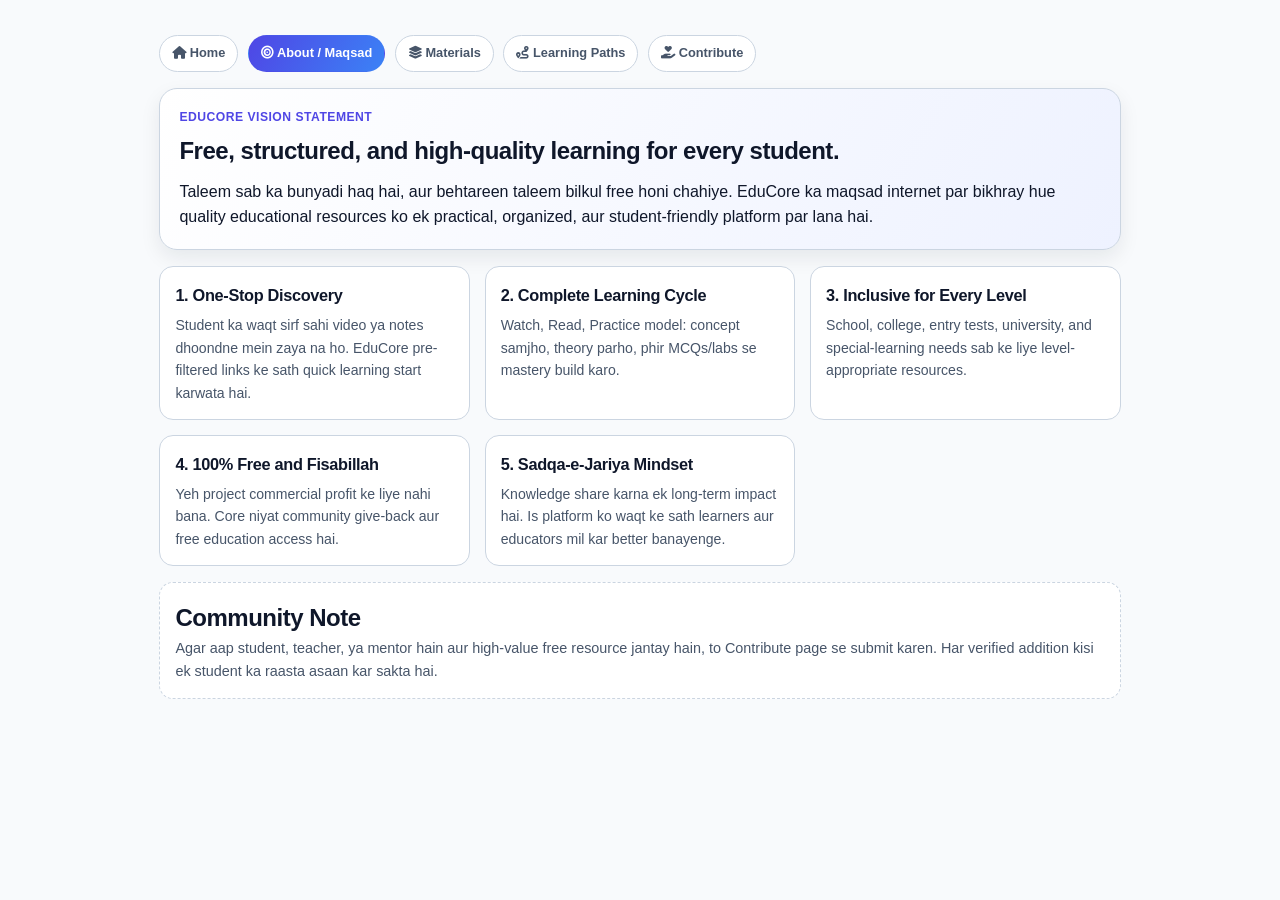
==== about.html @ ec70e9ec "feat: complete eduCore upgrade with bilingual UX and curated resources" ====
<!DOCTYPE html>
<html lang="en">
<head>
    <meta charset="UTF-8">
    <meta name="viewport" content="width=device-width, initial-scale=1.0">
    <title>About EduCore | Mission and Vision</title>
    <meta name="description" content="EduCore mission page explaining the vision for free and structured education access in Pakistan.">
    <link rel="stylesheet" href="https://cdnjs.cloudflare.com/ajax/libs/font-awesome/6.4.0/css/all.min.css">
    <link rel="stylesheet" href="styles.css">
    <style>
        .simple-page-wrap { max-width: 1000px; margin: 0 auto; padding: 1.2rem; }
        .simple-top-nav { display: flex; gap: .6rem; flex-wrap: wrap; margin: 1rem 0; }
        .simple-top-nav a { text-decoration: none; border: 1px solid var(--border); background: var(--bg-surface); color: var(--text-soft); padding: .45rem .75rem; border-radius: 999px; font-size: .8rem; font-weight: 700; }
        .simple-top-nav a.active, .simple-top-nav a:hover { color: #fff; border-color: transparent; background: linear-gradient(120deg, var(--primary), var(--secondary)); }
        .simple-hero { border: 1px solid var(--border); border-radius: var(--radius-md); background: linear-gradient(120deg, var(--bg-surface), var(--bg-soft)); padding: 1.2rem; box-shadow: var(--shadow-sm); }
        .simple-hero h1 { margin-bottom: .5rem; }
        .mission-grid { display: grid; gap: .9rem; grid-template-columns: repeat(auto-fit, minmax(260px, 1fr)); margin-top: 1rem; }
        .mission-card { border: 1px solid var(--border); border-radius: 14px; background: var(--bg-surface); padding: .95rem; }
        .mission-card h2 { font-size: 1.02rem; margin-bottom: .35rem; }
        .mission-card p { font-size: .88rem; color: var(--text-soft); }
        .dua-block { margin-top: 1rem; border: 1px dashed var(--border); border-radius: 14px; padding: .95rem; background: var(--bg-surface); }
        .dua-block p { color: var(--text-soft); font-size: .9rem; }
    </style>
</head>
<body>
    <main class="simple-page-wrap">
        <nav class="simple-top-nav" aria-label="Page navigation">
            <a href="index.html"><i class="fas fa-house"></i> Home</a>
            <a href="about.html" class="active"><i class="fas fa-bullseye"></i> About / Maqsad</a>
            <a href="materials-library.html"><i class="fas fa-layer-group"></i> Materials</a>
            <a href="learning-paths.html"><i class="fas fa-route"></i> Learning Paths</a>
            <a href="contribute.html"><i class="fas fa-hand-holding-heart"></i> Contribute</a>
        </nav>

        <section class="simple-hero">
            <p class="mission-label">EduCore Vision Statement</p>
            <h1>Free, structured, and high-quality learning for every student.</h1>
            <p>Taleem sab ka bunyadi haq hai, aur behtareen taleem bilkul free honi chahiye. EduCore ka maqsad internet par bikhray hue quality educational resources ko ek practical, organized, aur student-friendly platform par lana hai.</p>
        </section>

        <section class="mission-grid">
            <article class="mission-card">
                <h2>1. One-Stop Discovery</h2>
                <p>Student ka waqt sirf sahi video ya notes dhoondne mein zaya na ho. EduCore pre-filtered links ke sath quick learning start karwata hai.</p>
            </article>
            <article class="mission-card">
                <h2>2. Complete Learning Cycle</h2>
                <p>Watch, Read, Practice model: concept samjho, theory parho, phir MCQs/labs se mastery build karo.</p>
            </article>
            <article class="mission-card">
                <h2>3. Inclusive for Every Level</h2>
                <p>School, college, entry tests, university, and special-learning needs sab ke liye level-appropriate resources.</p>
            </article>
            <article class="mission-card">
                <h2>4. 100% Free and Fisabillah</h2>
                <p>Yeh project commercial profit ke liye nahi bana. Core niyat community give-back aur free education access hai.</p>
            </article>
            <article class="mission-card">
                <h2>5. Sadqa-e-Jariya Mindset</h2>
                <p>Knowledge share karna ek long-term impact hai. Is platform ko waqt ke sath learners aur educators mil kar better banayenge.</p>
            </article>
        </section>

        <section class="dua-block">
            <h2>Community Note</h2>
            <p>Agar aap student, teacher, ya mentor hain aur high-value free resource jantay hain, to Contribute page se submit karen. Har verified addition kisi ek student ka raasta asaan kar sakta hai.</p>
        </section>
    </main>
</body>
</html>
---- styles.css ----
:root {
	--primary: #4f46e5;
	--primary-strong: #3730a3;
	--secondary: #3b82f6;
	--accent: #0ea5e9;
	--bg-main: #f8fafc;
	--bg-surface: #ffffff;
	--bg-soft: #eef2ff;
	--bg-muted: #e2e8f0;
	--text-main: #0f172a;
	--text-soft: #475569;
	--text-muted: #64748b;
	--border: #cbd5e1;
	--shadow-sm: 0 8px 20px rgba(15, 23, 42, 0.08);
	--shadow-md: 0 14px 32px rgba(15, 23, 42, 0.12);
	--shadow-lg: 0 24px 48px rgba(15, 23, 42, 0.18);
	--radius-sm: 12px;
	--radius-md: 18px;
	--radius-lg: 28px;
	--overlay: rgba(15, 23, 42, 0.52);
	--header-offset: 150px;
	--transition: all 0.28s cubic-bezier(0.4, 0, 0.2, 1);
}

html[data-theme="dark"] {
	--bg-main: #020617;
	--bg-surface: #0f172a;
	--bg-soft: #1e293b;
	--bg-muted: #334155;
	--text-main: #f8fafc;
	--text-soft: #cbd5e1;
	--text-muted: #94a3b8;
	--border: #334155;
	--shadow-sm: 0 8px 20px rgba(0, 0, 0, 0.25);
	--shadow-md: 0 14px 32px rgba(0, 0, 0, 0.35);
	--shadow-lg: 0 24px 48px rgba(0, 0, 0, 0.45);
	--overlay: rgba(2, 6, 23, 0.75);
}

@import url('https://fonts.googleapis.com/css2?family=Outfit:wght@400;500;600;700;800&family=Manrope:wght@400;500;600;700&display=swap');

* {
	margin: 0;
	padding: 0;
	box-sizing: border-box;
}

html {
	scroll-behavior: smooth;
}

body {
	font-family: 'Manrope', 'Segoe UI', sans-serif;
	background: var(--bg-main);
	color: var(--text-main);
	line-height: 1.6;
	min-height: 100vh;
	overflow-x: hidden;
	transition: background-color 0.3s ease, color 0.3s ease;
}

body.body-locked {
	overflow: hidden;
}

h1,
h2,
h3,
h4,
h5,
h6 {
	font-family: 'Outfit', 'Segoe UI', sans-serif;
	letter-spacing: -0.02em;
}

.container {
	max-width: 1180px;
	margin: 0 auto;
}

.shell-padding {
	padding-left: 1.25rem;
	padding-right: 1.25rem;
}

.hidden {
	display: none !important;
}

.skip-link {
	position: absolute;
	left: 1rem;
	top: -60px;
	z-index: 120;
	padding: 0.6rem 0.9rem;
	border-radius: 10px;
	background: #111827;
	color: #ffffff;
	text-decoration: none;
	font-weight: 700;
	transition: top 0.2s ease;
}

.skip-link:focus {
	top: 0.7rem;
}

.ambient-bg {
	position: fixed;
	inset: 0;
	pointer-events: none;
	z-index: -1;
	overflow: hidden;
}

.orb {
	position: absolute;
	border-radius: 50%;
	filter: blur(42px);
	opacity: 0.26;
}

.orb-one {
	width: 460px;
	height: 460px;
	top: -120px;
	left: -80px;
	background: linear-gradient(120deg, rgba(79, 70, 229, 0.72), rgba(14, 165, 233, 0.3));
}

.orb-two {
	width: 420px;
	height: 420px;
	right: -90px;
	top: 240px;
	background: linear-gradient(120deg, rgba(59, 130, 246, 0.5), rgba(99, 102, 241, 0.32));
}

.grid-glow {
	position: absolute;
	inset: 0;
	background-image: linear-gradient(rgba(79, 70, 229, 0.05) 1px, transparent 1px),
		linear-gradient(90deg, rgba(79, 70, 229, 0.05) 1px, transparent 1px);
	background-size: 64px 64px;
	-webkit-mask-image: radial-gradient(circle at 50% 20%, black 20%, transparent 70%);
	mask-image: radial-gradient(circle at 50% 20%, black 20%, transparent 70%);
}

.sticky-header {
	position: sticky;
	top: 0;
	z-index: 30;
	margin: 1rem auto 0;
}

.sticky-header .container {
	background: rgba(255, 255, 255, 0.93);
	border: 1px solid var(--border);
	border-radius: var(--radius-lg);
	box-shadow: var(--shadow-sm);
	-webkit-backdrop-filter: blur(10px);
	backdrop-filter: blur(10px);
	padding-top: 1rem;
	padding-bottom: 1rem;
}

html[data-theme="dark"] .sticky-header .container {
	background: rgba(15, 23, 42, 0.92);
}

.header-top {
	display: flex;
	align-items: center;
	justify-content: space-between;
	gap: 1rem;
}

.header-logo {
	display: flex;
	align-items: center;
	gap: 0.85rem;
}

.header-emoji {
	width: 48px;
	height: 48px;
	border-radius: 14px;
	display: grid;
	place-items: center;
	color: white;
	font-size: 1.2rem;
	background: linear-gradient(135deg, var(--primary), var(--secondary));
	box-shadow: var(--shadow-sm);
}

.logo-text h1 {
	font-size: 1.35rem;
}

.logo-text p {
	margin: 0;
	font-size: 0.84rem;
	color: var(--text-muted);
}

.header-actions {
	display: flex;
	align-items: center;
	gap: 0.6rem;
}

.theme-toggle,
.hamburger-menu {
	width: 42px;
	height: 42px;
	border-radius: 12px;
	border: 1px solid var(--border);
	background: var(--bg-surface);
	color: var(--text-main);
	cursor: pointer;
	display: grid;
	place-items: center;
	font-size: 1rem;
	transition: var(--transition);
}

.theme-toggle:hover,
.hamburger-menu:hover {
	transform: translateY(-2px);
	box-shadow: var(--shadow-sm);
	border-color: var(--primary);
}

.hamburger-menu {
	display: none;
}

.header-kpis {
	display: flex;
	gap: 0.7rem;
	flex-wrap: wrap;
	margin-top: 1rem;
}

.header-kpis span {
	display: inline-flex;
	align-items: center;
	gap: 0.45rem;
	padding: 0.4rem 0.75rem;
	border-radius: 999px;
	border: 1px solid var(--border);
	font-size: 0.78rem;
	font-weight: 600;
	color: var(--text-soft);
	background: var(--bg-soft);
}

.product-nav {
	display: flex;
	gap: 0.55rem;
	flex-wrap: wrap;
	margin-top: 0.9rem;
}

.product-nav-link {
	display: inline-flex;
	align-items: center;
	gap: 0.4rem;
	text-decoration: none;
	padding: 0.45rem 0.78rem;
	font-size: 0.8rem;
	font-weight: 700;
	border-radius: 999px;
	border: 1px solid var(--border);
	color: var(--text-soft);
	background: var(--bg-surface);
	transition: var(--transition);
}

.product-nav-link:hover,
.product-nav-link.active {
	color: #ffffff;
	border-color: transparent;
	background: linear-gradient(125deg, var(--primary), var(--secondary));
}

.search-container {
	margin-top: 1rem;
	position: relative;
}

.search-container i {
	position: absolute;
	left: 0.9rem;
	top: 50%;
	transform: translateY(-50%);
	color: var(--text-muted);
}

.search-input {
	width: 100%;
	border: 1px solid var(--border);
	border-radius: 14px;
	background: var(--bg-surface);
	color: var(--text-main);
	font-size: 0.98rem;
	padding: 0.8rem 0.95rem 0.8rem 2.45rem;
	transition: var(--transition);
}

.search-input:focus,
.hero-search-input:focus {
	outline: none;
	border-color: var(--primary);
	box-shadow: 0 0 0 4px rgba(79, 70, 229, 0.22);
}

.category-tab.nav-link {
	text-decoration: none;
}

.category-tabs {
	display: flex;
	gap: 0.6rem;
	flex-wrap: wrap;
	margin-top: 1rem;
}

.category-tab {
	border: 1px solid var(--border);
	background: var(--bg-surface);
	color: var(--text-soft);
	border-radius: 999px;
	padding: 0.58rem 1rem;
	font-size: 0.85rem;
	font-weight: 600;
	cursor: pointer;
	transition: var(--transition);
	display: inline-flex;
	align-items: center;
	gap: 0.45rem;
}

.category-tab:hover {
	border-color: var(--secondary);
	color: var(--text-main);
	transform: translateY(-1px);
}

.category-tab.active {
	background: linear-gradient(120deg, var(--primary), var(--secondary));
	color: #ffffff;
	border-color: transparent;
	box-shadow: var(--shadow-sm);
}

main {
	padding-top: 1.25rem;
	padding-bottom: 2rem;
}

#featuredSection,
#subjectsContainer,
.section-header-block {
	scroll-margin-top: var(--header-offset);
}

.hero-section {
	margin-top: 1rem;
	margin-bottom: 1.2rem;
	border-radius: var(--radius-lg);
	padding: 2.8rem 1.6rem;
	text-align: center;
	color: #ffffff;
	position: relative;
	overflow: hidden;
	background: linear-gradient(120deg, #4338ca 0%, #2563eb 44%, #0ea5e9 100%);
	box-shadow: var(--shadow-lg);
}

.hero-section::before {
	content: '';
	position: absolute;
	inset: 0;
	background: radial-gradient(circle at 20% 20%, rgba(255, 255, 255, 0.25), transparent 40%),
		radial-gradient(circle at 85% 15%, rgba(255, 255, 255, 0.2), transparent 45%);
	pointer-events: none;
}

.hero-badge {
	display: inline-block;
	border-radius: 999px;
	border: 1px solid rgba(255, 255, 255, 0.35);
	padding: 0.38rem 0.9rem;
	font-size: 0.76rem;
	letter-spacing: 0.04em;
	text-transform: uppercase;
	background: rgba(255, 255, 255, 0.18);
	margin-bottom: 0.95rem;
}

.hero-headline {
	font-size: clamp(2rem, 5vw, 3.2rem);
	line-height: 1.08;
	margin-bottom: 0.8rem;
}

.hero-subheadline {
	max-width: 740px;
	margin: 0 auto 1.5rem;
	color: rgba(255, 255, 255, 0.9);
}

.hero-mission-quick {
	max-width: 760px;
	margin: 0 auto 1.1rem;
	font-size: 0.93rem;
	color: rgba(255, 255, 255, 0.92);
}

.hero-search-container {
	max-width: 730px;
	margin: 0 auto;
}

.hero-search-wrapper {
	display: flex;
	align-items: center;
	gap: 0.7rem;
}

.hero-search-input {
	flex: 1;
	border: 1px solid rgba(255, 255, 255, 0.4);
	background: rgba(255, 255, 255, 0.97);
	border-radius: 14px;
	color: #0f172a;
	font-size: 0.95rem;
	padding: 0.85rem 1rem;
}

.cta-button {
	border: none;
	background: #0f172a;
	color: #ffffff;
	border-radius: 14px;
	padding: 0.85rem 1.15rem;
	font-weight: 700;
	cursor: pointer;
	transition: var(--transition);
}

.cta-button:hover {
	transform: translateY(-2px) scale(1.02);
	box-shadow: 0 10px 24px rgba(15, 23, 42, 0.28);
}

.hero-notes {
	margin-top: 1rem;
	display: flex;
	justify-content: center;
	gap: 0.8rem;
	flex-wrap: wrap;
}

.hero-notes span {
	display: inline-flex;
	align-items: center;
	gap: 0.38rem;
	padding: 0.35rem 0.7rem;
	border-radius: 999px;
	border: 1px solid rgba(255, 255, 255, 0.35);
	background: rgba(255, 255, 255, 0.12);
	font-size: 0.79rem;
}

.section-header-block {
	display: flex;
	justify-content: space-between;
	align-items: end;
	gap: 0.8rem;
	margin-top: 1.7rem;
	margin-bottom: 0.9rem;
}

.mission-highlight {
	display: flex;
	justify-content: space-between;
	align-items: center;
	gap: 1rem;
	margin-top: 1.25rem;
	padding: 1.1rem;
	border-radius: var(--radius-md);
	border: 1px solid var(--border);
	background: linear-gradient(120deg, var(--bg-surface), var(--bg-soft));
	box-shadow: var(--shadow-sm);
}

.mission-label {
	font-size: 0.76rem;
	font-weight: 800;
	letter-spacing: 0.04em;
	text-transform: uppercase;
	color: var(--primary);
	margin-bottom: 0.3rem;
}

.mission-content h2 {
	font-size: 1.15rem;
	margin-bottom: 0.35rem;
}

.mission-content p {
	font-size: 0.86rem;
	color: var(--text-soft);
}

.mission-cta {
	text-decoration: none;
	border-radius: 12px;
	padding: 0.7rem 1rem;
	font-size: 0.84rem;
	font-weight: 700;
	color: #ffffff;
	background: linear-gradient(130deg, var(--primary), var(--secondary));
	white-space: nowrap;
}

.discovery-controls {
	margin-top: 1.2rem;
	padding: 0.95rem;
	border-radius: 14px;
	border: 1px solid var(--border);
	background: var(--bg-surface);
	box-shadow: var(--shadow-sm);
}

.breadcrumb {
	font-size: 0.8rem;
	font-weight: 700;
	color: var(--text-muted);
	margin-bottom: 0.6rem;
}

.filters-row {
	display: flex;
	gap: 0.55rem;
	flex-wrap: wrap;
}

.filter-select {
	border-radius: 10px;
	border: 1px solid var(--border);
	background: var(--bg-surface);
	color: var(--text-main);
	padding: 0.5rem 0.7rem;
	font-size: 0.83rem;
	font-weight: 600;
}

.section-actions {
	display: flex;
	gap: 0.55rem;
	flex-wrap: wrap;
}

.section-header-block h2 {
	font-size: 1.35rem;
}

.section-header-block p {
	color: var(--text-muted);
	font-size: 0.89rem;
}

.section-header-block.compact {
	margin-top: 2rem;
}

.bookmark-shortcut {
	border: 1px solid var(--border);
	background: var(--bg-surface);
	color: var(--text-soft);
	border-radius: 999px;
	padding: 0.55rem 0.9rem;
	font-size: 0.82rem;
	font-weight: 700;
	display: inline-flex;
	align-items: center;
	gap: 0.4rem;
	cursor: pointer;
	transition: var(--transition);
	text-decoration: none;
}

.bookmark-shortcut:hover {
	color: #ffffff;
	border-color: transparent;
	background: linear-gradient(130deg, var(--primary), var(--secondary));
}

.featured-categories {
	display: grid;
	grid-template-columns: repeat(auto-fit, minmax(220px, 1fr));
	gap: 1rem;
}

.category-card {
	border-radius: var(--radius-md);
	border: 1px solid var(--border);
	background: var(--bg-surface);
	box-shadow: var(--shadow-sm);
	padding: 1.2rem;
	cursor: pointer;
	transition: var(--transition);
	position: relative;
	overflow: hidden;
}

.category-card::before {
	content: '';
	position: absolute;
	left: 0;
	right: 0;
	top: 0;
	height: 4px;
}

.category-card.school::before { background: #fb923c; }
.category-card.college::before { background: #3b82f6; }
.category-card.university::before { background: #6366f1; }
.category-card.entry::before { background: #f59e0b; }
.category-card.autism::before { background: #10b981; }
.category-card.research::before { background: #ef4444; }
.category-card.misc::before { background: #8b5cf6; }

.category-card:hover {
	transform: translateY(-4px);
	box-shadow: var(--shadow-md);
	border-color: #818cf8;
}

.category-icon {
	width: 46px;
	height: 46px;
	border-radius: 12px;
	background: var(--bg-soft);
	display: grid;
	place-items: center;
	margin-bottom: 0.7rem;
	font-size: 1.4rem;
}

.category-title {
	font-size: 1.05rem;
	margin-bottom: 0.2rem;
}

.category-count {
	font-size: 0.8rem;
	color: var(--text-muted);
	margin-bottom: 0.35rem;
}

.category-description {
	color: var(--text-soft);
	font-size: 0.84rem;
}

.subjects-container {
	display: grid;
	grid-template-columns: repeat(auto-fit, minmax(260px, 1fr));
	gap: 1rem;
}

.subject-card {
	border-radius: var(--radius-md);
	border: 1px solid var(--border);
	background: var(--bg-surface);
	box-shadow: var(--shadow-sm);
	padding: 1.1rem;
	display: flex;
	flex-direction: column;
	gap: 0.8rem;
	transition: var(--transition);
}

.subject-card:hover {
	transform: translateY(-4px);
	box-shadow: var(--shadow-md);
	border-color: #818cf8;
}

.subject-head {
	display: flex;
	justify-content: space-between;
	align-items: start;
	gap: 0.75rem;
}

.subject-title {
	font-size: 1.04rem;
	line-height: 1.35;
}

.subject-category-pill {
	font-size: 0.72rem;
	font-weight: 700;
	color: var(--text-soft);
	background: var(--bg-soft);
	border-radius: 999px;
	padding: 0.28rem 0.62rem;
	white-space: nowrap;
}

.card-metadata {
	display: flex;
	gap: 0.5rem;
	flex-wrap: wrap;
}

.badge {
	display: inline-flex;
	align-items: center;
	gap: 0.35rem;
	border-radius: 999px;
	font-size: 0.71rem;
	font-weight: 700;
	padding: 0.28rem 0.62rem;
}

.badge.count {
	background: rgba(79, 70, 229, 0.16);
	color: var(--primary-strong);
}

.badge.type-video {
	background: rgba(59, 130, 246, 0.15);
	color: #1d4ed8;
}

.badge.type-read {
	background: rgba(16, 185, 129, 0.16);
	color: #047857;
}

.badge.type-practice {
	background: rgba(245, 158, 11, 0.2);
	color: #b45309;
}

.badge.type-other {
	background: rgba(99, 102, 241, 0.2);
	color: #4338ca;
}

.badge.language {
	background: var(--bg-soft);
	color: var(--text-soft);
}

.badge.level {
	background: rgba(14, 165, 233, 0.16);
	color: #0369a1;
}

.badge.verified {
	background: rgba(34, 197, 94, 0.2);
	color: #166534;
}

html[data-theme="dark"] .badge.level {
	color: #7dd3fc;
}

html[data-theme="dark"] .badge.verified {
	color: #86efac;
}

.card-description {
	color: var(--text-soft);
	font-size: 0.86rem;
}

.subject-open {
	margin-top: auto;
	border: none;
	border-radius: 12px;
	background: linear-gradient(125deg, var(--primary), var(--secondary));
	color: #ffffff;
	font-weight: 700;
	font-size: 0.84rem;
	padding: 0.64rem 0.9rem;
	cursor: pointer;
	transition: var(--transition);
}

.subject-open:hover {
	transform: translateY(-2px);
	box-shadow: var(--shadow-sm);
}

.no-results {
	text-align: center;
	border: 1px dashed var(--border);
	border-radius: var(--radius-md);
	background: var(--bg-surface);
	padding: 2.8rem 1.1rem;
	margin-top: 0.6rem;
}

.no-results-icon {
	font-size: 3rem;
}

.no-results-title {
	margin-top: 0.4rem;
	margin-bottom: 0.2rem;
}

.no-results-text {
	color: var(--text-muted);
}

.modal {
	display: none;
	position: fixed;
	inset: 0;
	z-index: 60;
	background: var(--overlay);
	-webkit-backdrop-filter: blur(3px);
	backdrop-filter: blur(3px);
}

.modal.active {
	display: grid;
	place-items: center;
}

.modal-content {
	width: min(760px, 92vw);
	max-height: 90vh;
	overflow-y: auto;
	border-radius: var(--radius-lg);
	border: 1px solid var(--border);
	background: var(--bg-surface);
	padding: 1.2rem;
	box-shadow: var(--shadow-lg);
	animation: riseUp 0.25s ease;
}

@keyframes riseUp {
	from {
		opacity: 0;
		transform: translateY(12px);
	}
	to {
		opacity: 1;
		transform: translateY(0);
	}
}

.modal-header {
	display: flex;
	justify-content: space-between;
	gap: 1rem;
	align-items: center;
	margin-bottom: 1rem;
}

.modal-title {
	font-size: 1.28rem;
}

.modal-close {
	width: 40px;
	height: 40px;
	border: 1px solid var(--border);
	border-radius: 10px;
	background: var(--bg-surface);
	color: var(--text-soft);
	cursor: pointer;
	transition: var(--transition);
}

.modal-close:hover {
	color: var(--text-main);
	border-color: var(--primary);
}

.topics-list {
	display: flex;
	flex-direction: column;
	gap: 0.75rem;
}

.topic-item {
	border-radius: 14px;
	border: 1px solid var(--border);
	background: var(--bg-soft);
	padding: 0.85rem;
}

.topic-badge-group {
	display: flex;
	flex-wrap: wrap;
	gap: 0.45rem;
	margin-bottom: 0.45rem;
}

.topic-title {
	font-size: 0.95rem;
	font-weight: 700;
}

.topic-meta-line {
	margin-top: 0.35rem;
	font-size: 0.8rem;
	color: var(--text-muted);
	display: flex;
	align-items: center;
	gap: 0.4rem;
	flex-wrap: wrap;
}

.topic-actions {
	margin-top: 0.7rem;
	display: flex;
	gap: 0.45rem;
}

.recommendation-section {
	margin-top: 0.6rem;
	padding-top: 0.85rem;
	border-top: 1px dashed var(--border);
}

.recommendation-title {
	font-size: 0.92rem;
	margin-bottom: 0.6rem;
	color: var(--text-main);
}

.recommendation-grid {
	display: grid;
	grid-template-columns: repeat(auto-fit, minmax(210px, 1fr));
	gap: 0.55rem;
}

.recommendation-card {
	border: 1px solid var(--border);
	border-radius: 12px;
	background: var(--bg-surface);
	padding: 0.7rem;
	display: flex;
	flex-direction: column;
	gap: 0.35rem;
}

.recommendation-subject {
	font-size: 0.72rem;
	font-weight: 700;
	color: var(--text-muted);
}

.recommendation-topic {
	font-size: 0.84rem;
	line-height: 1.35;
}

.recommendation-meta {
	font-size: 0.76rem;
	color: var(--text-muted);
}

.recommendation-link {
	margin-top: auto;
}

.topic-link {
	flex: 1;
	text-decoration: none;
	border-radius: 10px;
	border: 1px solid var(--border);
	background: var(--bg-surface);
	color: var(--text-main);
	font-size: 0.82rem;
	font-weight: 700;
	padding: 0.52rem 0.7rem;
	display: inline-flex;
	align-items: center;
	justify-content: center;
	gap: 0.3rem;
	transition: var(--transition);
}

.topic-link:hover {
	border-color: var(--primary);
	transform: translateY(-1px);
}

.bookmark-btn {
	min-width: 42px;
	border: 1px solid var(--border);
	border-radius: 10px;
	background: var(--bg-surface);
	color: var(--text-muted);
	font-size: 1.05rem;
	cursor: pointer;
	transition: var(--transition);
}

.bookmark-btn.bookmarked,
.bookmark-btn:hover {
	color: #dc2626;
	border-color: #fca5a5;
}

.sidebar {
	position: fixed;
	top: 0;
	left: 0;
	width: 290px;
	height: 100vh;
	transform: translateX(-105%);
	transition: var(--transition);
	z-index: 70;
	background: var(--bg-surface);
	border-right: 1px solid var(--border);
	box-shadow: var(--shadow-lg);
}

.sidebar.open {
	transform: translateX(0);
}

.sidebar-inner {
	padding: 1.2rem;
}

.sidebar-title {
	font-size: 1.08rem;
	margin-bottom: 1rem;
}

.sidebar-nav {
	display: flex;
	flex-direction: column;
	gap: 0.5rem;
}

.sidebar-nav .category-tab {
	width: 100%;
	justify-content: flex-start;
}

.sidebar-overlay {
	position: fixed;
	inset: 0;
	background: var(--overlay);
	opacity: 0;
	pointer-events: none;
	transition: var(--transition);
	z-index: 65;
}

.sidebar-overlay.active {
	opacity: 1;
	pointer-events: auto;
}

footer {
	margin-top: 2.7rem;
	background: linear-gradient(140deg, #111827, #0f172a);
	color: #cbd5e1;
	padding-top: 2.2rem;
	padding-bottom: 2.2rem;
	border-top: 1px solid rgba(148, 163, 184, 0.16);
}

footer h3 {
	color: #f8fafc;
	margin-bottom: 0.65rem;
	font-size: 1rem;
}

footer a {
	color: #cbd5e1;
	text-decoration: none;
}

footer a:hover {
	color: #93c5fd;
}

.footer-grid {
	display: grid;
	grid-template-columns: repeat(auto-fit, minmax(230px, 1fr));
	gap: 1.2rem;
}

.footer-links-list {
	list-style: none;
	display: flex;
	flex-direction: column;
	gap: 0.35rem;
}

.footer-description,
.footer-resources {
	color: #94a3b8;
	font-size: 0.89rem;
}

.footer-license {
	margin-top: 0.45rem;
	font-size: 0.77rem;
	color: #64748b;
}

.footer-divider {
	margin: 1.4rem 0 1rem;
	border-top: 1px solid rgba(148, 163, 184, 0.2);
}

.footer-bottom {
	text-align: center;
	color: #94a3b8;
	font-size: 0.82rem;
}

.fade-in {
	animation: fadeIn 0.28s ease;
}

.app-toast {
	position: fixed;
	right: 1rem;
	bottom: 1rem;
	z-index: 100;
	padding: 0.65rem 0.95rem;
	border-radius: 10px;
	font-size: 0.82rem;
	font-weight: 700;
	color: #ffffff;
	background: #0f172a;
	opacity: 0;
	transform: translateY(8px);
	transition: var(--transition);
	pointer-events: none;
}

.app-toast.active {
	opacity: 1;
	transform: translateY(0);
}

a:focus-visible,
button:focus-visible,
input:focus-visible,
select:focus-visible,
.subject-card:focus-within,
.category-card:focus-visible {
	outline: 2px solid var(--primary);
	outline-offset: 2px;
}

@keyframes fadeIn {
	from {
		opacity: 0;
		transform: translateY(8px);
	}
	to {
		opacity: 1;
		transform: translateY(0);
	}
}

@media (max-width: 980px) {
	.header-kpis {
		gap: 0.45rem;
	}

	.header-kpis span {
		font-size: 0.74rem;
		padding: 0.35rem 0.62rem;
	}

	.category-tabs {
		overflow-x: auto;
		flex-wrap: nowrap;
		padding-bottom: 0.2rem;
	}

	.category-tab {
		white-space: nowrap;
	}

	.section-header-block {
		align-items: start;
		flex-direction: column;
	}

	.section-actions {
		width: 100%;
	}
}

@media (max-width: 768px) {
	.sticky-header {
		position: static;
		margin-top: 0.7rem;
	}

	.sticky-header .container {
		border-radius: 18px;
	}

	.product-nav {
		overflow-x: auto;
		flex-wrap: nowrap;
		padding-bottom: 0.2rem;
	}

	.product-nav-link {
		white-space: nowrap;
	}

	.hamburger-menu {
		display: grid;
	}

	.category-tabs {
		display: none;
	}

	main {
		padding-top: 0.6rem;
	}

	.hero-section {
		padding: 2.2rem 1rem;
	}

	.mission-highlight {
		flex-direction: column;
		align-items: flex-start;
	}

	.mission-cta {
		width: 100%;
		text-align: center;
	}

	.filters-row {
		flex-direction: column;
	}

	.filter-select,
	#clearFiltersBtn {
		width: 100%;
	}

	.hero-search-wrapper {
		flex-direction: column;
	}

	.hero-search-input,
	.cta-button {
		width: 100%;
	}

	.subjects-container,
	.featured-categories {
		grid-template-columns: 1fr;
	}

	.bookmark-shortcut {
		width: 100%;
		justify-content: center;
	}
}

@media (prefers-reduced-motion: reduce) {
	*,
	*::before,
	*::after {
		animation: none !important;
		transition: none !important;
		scroll-behavior: auto !important;
	}
}
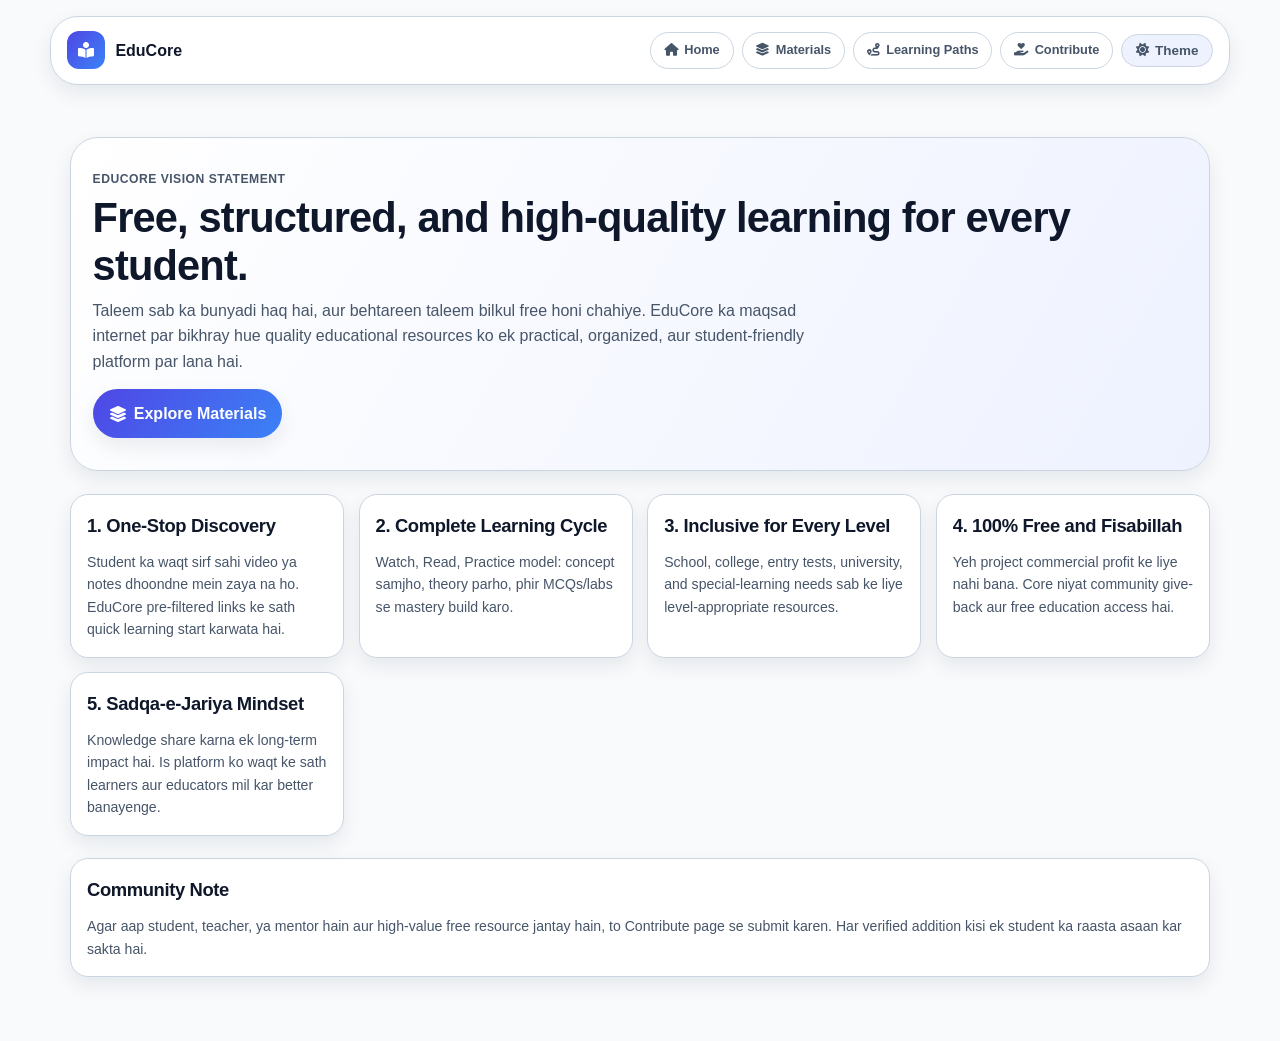
==== commit 46d98633: "refine educore navigation and page shell" ====
--- a/about.html
+++ b/about.html
@@ -7,64 +7,63 @@
     <meta name="description" content="EduCore mission page explaining the vision for free and structured education access in Pakistan.">
     <link rel="stylesheet" href="https://cdnjs.cloudflare.com/ajax/libs/font-awesome/6.4.0/css/all.min.css">
     <link rel="stylesheet" href="styles.css">
-    <style>
-        .simple-page-wrap { max-width: 1000px; margin: 0 auto; padding: 1.2rem; }
-        .simple-top-nav { display: flex; gap: .6rem; flex-wrap: wrap; margin: 1rem 0; }
-        .simple-top-nav a { text-decoration: none; border: 1px solid var(--border); background: var(--bg-surface); color: var(--text-soft); padding: .45rem .75rem; border-radius: 999px; font-size: .8rem; font-weight: 700; }
-        .simple-top-nav a.active, .simple-top-nav a:hover { color: #fff; border-color: transparent; background: linear-gradient(120deg, var(--primary), var(--secondary)); }
-        .simple-hero { border: 1px solid var(--border); border-radius: var(--radius-md); background: linear-gradient(120deg, var(--bg-surface), var(--bg-soft)); padding: 1.2rem; box-shadow: var(--shadow-sm); }
-        .simple-hero h1 { margin-bottom: .5rem; }
-        .mission-grid { display: grid; gap: .9rem; grid-template-columns: repeat(auto-fit, minmax(260px, 1fr)); margin-top: 1rem; }
-        .mission-card { border: 1px solid var(--border); border-radius: 14px; background: var(--bg-surface); padding: .95rem; }
-        .mission-card h2 { font-size: 1.02rem; margin-bottom: .35rem; }
-        .mission-card p { font-size: .88rem; color: var(--text-soft); }
-        .dua-block { margin-top: 1rem; border: 1px dashed var(--border); border-radius: 14px; padding: .95rem; background: var(--bg-surface); }
-        .dua-block p { color: var(--text-soft); font-size: .9rem; }
-    </style>
 </head>
 <body>
-    <main class="simple-page-wrap">
-        <nav class="simple-top-nav" aria-label="Page navigation">
-            <a href="index.html"><i class="fas fa-house"></i> Home</a>
-            <a href="about.html" class="active"><i class="fas fa-bullseye"></i> About / Maqsad</a>
-            <a href="materials-library.html"><i class="fas fa-layer-group"></i> Materials</a>
-            <a href="learning-paths.html"><i class="fas fa-route"></i> Learning Paths</a>
-            <a href="contribute.html"><i class="fas fa-hand-holding-heart"></i> Contribute</a>
-        </nav>
+    <div class="page-shell">
+        <header class="page-topbar">
+            <div class="container shell-padding page-topbar-inner">
+                <a href="index.html" class="page-brand">
+                    <span class="page-brand-badge"><i class="fas fa-book-open-reader"></i></span>
+                    <span>EduCore</span>
+                </a>
+                <div class="page-toolbar">
+                    <a href="index.html" class="page-nav-link"><i class="fas fa-house"></i> Home</a>
+                    <a href="materials-library.html" class="page-nav-link"><i class="fas fa-layer-group"></i> Materials</a>
+                    <a href="learning-paths.html" class="page-nav-link"><i class="fas fa-route"></i> Learning Paths</a>
+                    <a href="contribute.html" class="page-nav-link"><i class="fas fa-hand-holding-heart"></i> Contribute</a>
+                    <button id="themeToggle" class="page-btn secondary" type="button"><i class="fas fa-sun"></i> Theme</button>
+                </div>
+            </div>
+        </header>
 
-        <section class="simple-hero">
+        <main class="container shell-padding">
+        <section class="page-hero">
             <p class="mission-label">EduCore Vision Statement</p>
             <h1>Free, structured, and high-quality learning for every student.</h1>
             <p>Taleem sab ka bunyadi haq hai, aur behtareen taleem bilkul free honi chahiye. EduCore ka maqsad internet par bikhray hue quality educational resources ko ek practical, organized, aur student-friendly platform par lana hai.</p>
+            <a href="materials-library.html" class="main-hub-cta"><i class="fas fa-layer-group"></i> Explore Materials</a>
         </section>
 
-        <section class="mission-grid">
-            <article class="mission-card">
+        <section class="page-section page-grid">
+            <article class="page-card">
                 <h2>1. One-Stop Discovery</h2>
                 <p>Student ka waqt sirf sahi video ya notes dhoondne mein zaya na ho. EduCore pre-filtered links ke sath quick learning start karwata hai.</p>
             </article>
-            <article class="mission-card">
+            <article class="page-card">
                 <h2>2. Complete Learning Cycle</h2>
                 <p>Watch, Read, Practice model: concept samjho, theory parho, phir MCQs/labs se mastery build karo.</p>
             </article>
-            <article class="mission-card">
+            <article class="page-card">
                 <h2>3. Inclusive for Every Level</h2>
                 <p>School, college, entry tests, university, and special-learning needs sab ke liye level-appropriate resources.</p>
             </article>
-            <article class="mission-card">
+            <article class="page-card">
                 <h2>4. 100% Free and Fisabillah</h2>
                 <p>Yeh project commercial profit ke liye nahi bana. Core niyat community give-back aur free education access hai.</p>
             </article>
-            <article class="mission-card">
+            <article class="page-card">
                 <h2>5. Sadqa-e-Jariya Mindset</h2>
                 <p>Knowledge share karna ek long-term impact hai. Is platform ko waqt ke sath learners aur educators mil kar better banayenge.</p>
             </article>
         </section>
 
-        <section class="dua-block">
+        <section class="page-section page-card">
             <h2>Community Note</h2>
             <p>Agar aap student, teacher, ya mentor hain aur high-value free resource jantay hain, to Contribute page se submit karen. Har verified addition kisi ek student ka raasta asaan kar sakta hai.</p>
         </section>
-    </main>
+        </main>
+    </div>
+
+    <script src="page-shell.js"></script>
 </body>
 </html>
--- a/styles.css
+++ b/styles.css
@@ -147,8 +147,7 @@
 }
 
 .sticky-header {
-	position: sticky;
-	top: 0;
+	position: static;
 	z-index: 30;
 	margin: 1rem auto 0;
 }
@@ -599,6 +598,206 @@
 	background: linear-gradient(130deg, var(--primary), var(--secondary));
 }
 
+.page-shell {
+	padding-top: 1rem;
+	padding-bottom: 2rem;
+}
+
+.page-topbar {
+	position: sticky;
+	top: 0;
+	z-index: 20;
+	margin-bottom: 1rem;
+}
+
+.page-topbar .container {
+	background: var(--bg-surface);
+	border: 1px solid var(--border);
+	border-radius: var(--radius-lg);
+	box-shadow: var(--shadow-sm);
+	padding: 0.9rem 1rem;
+	-webkit-backdrop-filter: blur(10px);
+	backdrop-filter: blur(10px);
+}
+
+.page-topbar-inner {
+	display: flex;
+	align-items: center;
+	justify-content: space-between;
+	gap: 1rem;
+}
+
+.page-brand {
+	display: flex;
+	align-items: center;
+	gap: 0.65rem;
+	color: var(--text-main);
+	text-decoration: none;
+	font-weight: 800;
+}
+
+.page-brand-badge {
+	width: 38px;
+	height: 38px;
+	border-radius: 12px;
+	display: grid;
+	place-items: center;
+	color: #ffffff;
+	background: linear-gradient(130deg, var(--primary), var(--secondary));
+}
+
+.page-nav {
+	display: flex;
+	gap: 0.55rem;
+	flex-wrap: wrap;
+	align-items: center;
+}
+
+.page-nav-link,
+.page-btn {
+	display: inline-flex;
+	align-items: center;
+	justify-content: center;
+	gap: 0.4rem;
+	text-decoration: none;
+	font-weight: 700;
+	border-radius: 999px;
+	border: 1px solid var(--border);
+	color: var(--text-soft);
+	background: var(--bg-surface);
+	transition: var(--transition);
+}
+
+.page-nav-link {
+	padding: 0.45rem 0.8rem;
+	font-size: 0.8rem;
+}
+
+.page-nav-link.active,
+.page-nav-link:hover,
+.page-btn.primary {
+	color: #ffffff;
+	border-color: transparent;
+	background: linear-gradient(130deg, var(--primary), var(--secondary));
+}
+
+.page-toolbar {
+	display: flex;
+	gap: 0.5rem;
+	flex-wrap: wrap;
+	align-items: center;
+}
+
+.page-btn {
+	padding: 0.5rem 0.85rem;
+	font-size: 0.84rem;
+}
+
+.page-btn.secondary {
+	background: var(--bg-soft);
+}
+
+.page-hero {
+	margin-top: 1rem;
+	border-radius: var(--radius-lg);
+	padding: 2rem 1.35rem;
+	border: 1px solid var(--border);
+	background: linear-gradient(120deg, var(--bg-surface), var(--bg-soft));
+	box-shadow: var(--shadow-sm);
+}
+
+.page-hero h1 {
+	font-size: clamp(1.75rem, 4vw, 2.6rem);
+	line-height: 1.15;
+	margin-bottom: 0.5rem;
+}
+
+.page-hero p {
+	max-width: 760px;
+	color: var(--text-soft);
+}
+
+.page-grid {
+	margin-top: 1rem;
+	display: grid;
+	gap: 0.9rem;
+	grid-template-columns: repeat(auto-fit, minmax(260px, 1fr));
+}
+
+.page-card {
+	border: 1px solid var(--border);
+	border-radius: var(--radius-md);
+	background: var(--bg-surface);
+	padding: 1rem;
+	box-shadow: var(--shadow-sm);
+	transition: var(--transition);
+}
+
+.page-card:hover {
+	transform: translateY(-3px);
+	box-shadow: var(--shadow-md);
+}
+
+.page-card h2,
+.page-card h3,
+.page-card h4 {
+	margin-bottom: 0.35rem;
+}
+
+.page-card p {
+	color: var(--text-soft);
+	font-size: 0.88rem;
+}
+
+.page-card-list {
+	margin-left: 1rem;
+	margin-top: 0.5rem;
+	color: var(--text-soft);
+	font-size: 0.86rem;
+}
+
+.page-card-list li + li {
+	margin-top: 0.25rem;
+}
+
+.page-section {
+	margin-top: 1.4rem;
+}
+
+.page-section h2,
+.page-section h3 {
+	font-size: 1.15rem;
+	margin-bottom: 0.65rem;
+}
+
+.page-footer {
+	margin-top: 1.6rem;
+	padding-top: 0.85rem;
+	border-top: 1px solid var(--border);
+	text-align: center;
+	color: var(--text-muted);
+	font-size: 0.85rem;
+}
+
+.main-hub-cta {
+	display: inline-flex;
+	align-items: center;
+	gap: 0.45rem;
+	margin-top: 0.9rem;
+	padding: 0.75rem 1rem;
+	border-radius: 999px;
+	text-decoration: none;
+	font-weight: 800;
+	color: #ffffff;
+	background: linear-gradient(130deg, var(--primary), var(--secondary));
+	box-shadow: var(--shadow-sm);
+}
+
+.main-hub-cta:hover {
+	transform: translateY(-2px);
+	box-shadow: var(--shadow-md);
+}
+
 .featured-categories {
 	display: grid;
 	grid-template-columns: repeat(auto-fit, minmax(220px, 1fr));
@@ -927,6 +1126,18 @@
 	margin-top: 0.7rem;
 	display: flex;
 	gap: 0.45rem;
+	flex-wrap: wrap;
+}
+
+.topic-preview-btn,
+.topic-share-btn {
+	border: 1px solid var(--border);
+	background: var(--bg-surface);
+	color: var(--text-main);
+	cursor: pointer;
+	font-family: inherit;
+	font-size: 0.82rem;
+	padding: 0.52rem 0.7rem;
 }
 
 .recommendation-section {
@@ -1014,6 +1225,28 @@
 .bookmark-btn:hover {
 	color: #dc2626;
 	border-color: #fca5a5;
+}
+
+.topic-preview-panel {
+	margin-top: 0.7rem;
+	padding: 0.75rem;
+	border: 1px solid var(--border);
+	border-radius: 12px;
+	background: var(--bg-soft);
+}
+
+.topic-preview-panel iframe {
+	width: 100%;
+	min-height: 260px;
+	border: 0;
+	border-radius: 10px;
+	background: #ffffff;
+}
+
+.topic-preview-note {
+	margin-top: 0.45rem;
+	font-size: 0.76rem;
+	color: var(--text-muted);
 }
 
 .sidebar {
@@ -1208,7 +1441,6 @@
 
 @media (max-width: 768px) {
 	.sticky-header {
-		position: static;
 		margin-top: 0.7rem;
 	}
 
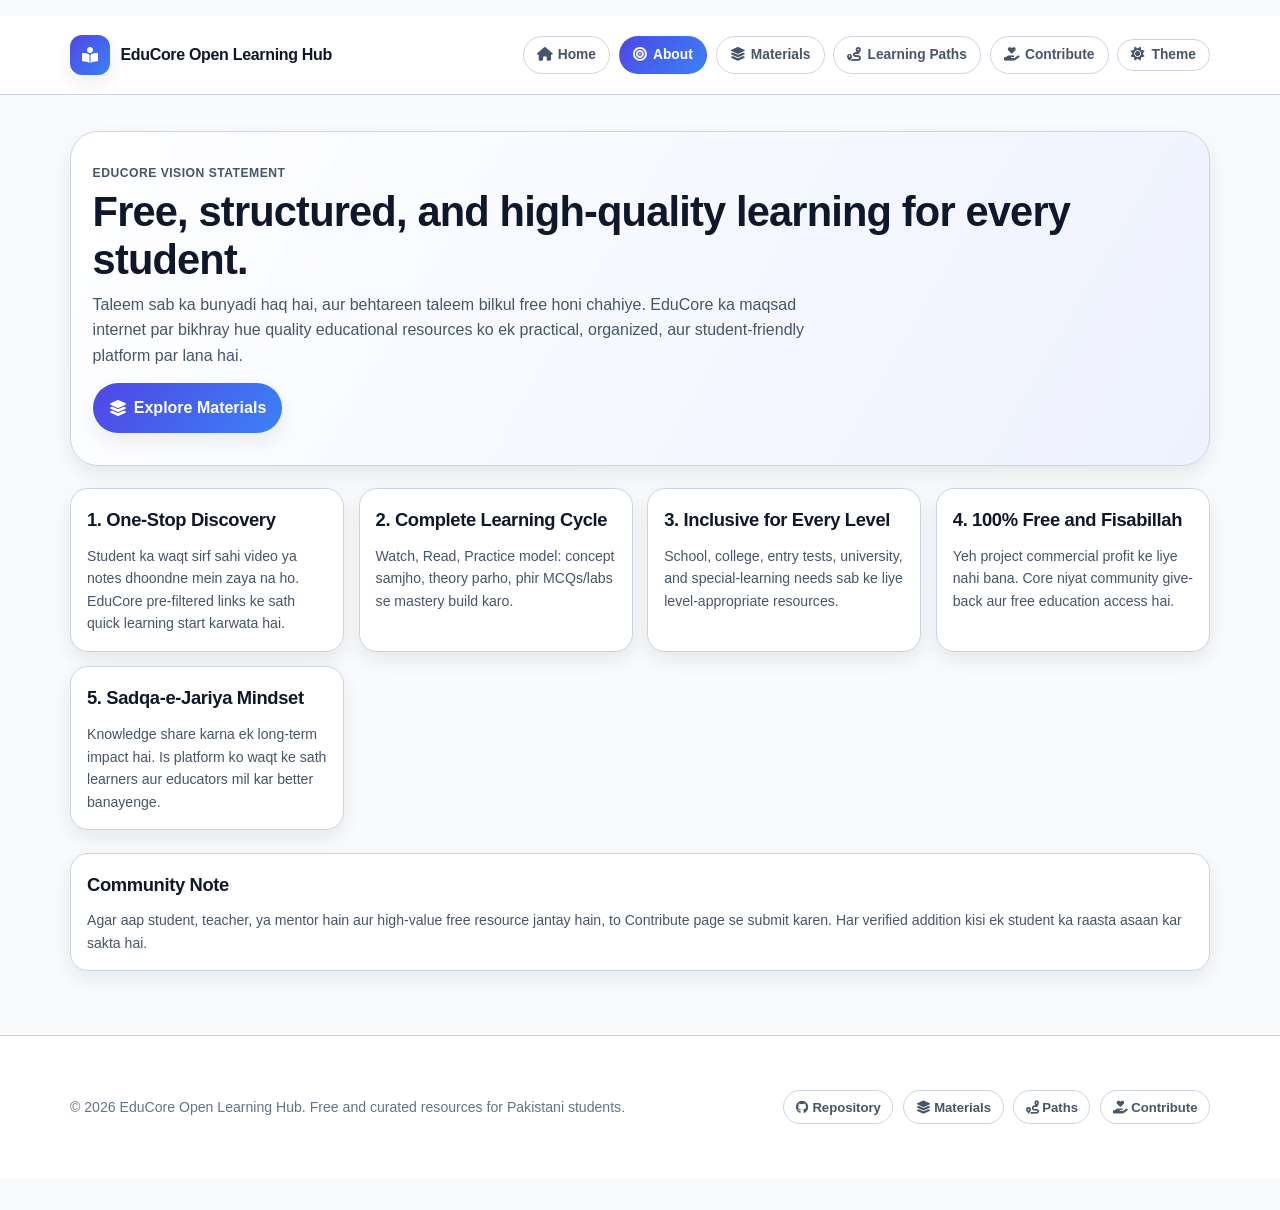
==== commit 4d5c4db4: "unify cross-page UI shell and smooth transitions" ====
--- a/about.html
+++ b/about.html
@@ -5,28 +5,21 @@
     <meta name="viewport" content="width=device-width, initial-scale=1.0">
     <title>About EduCore | Mission and Vision</title>
     <meta name="description" content="EduCore mission page explaining the vision for free and structured education access in Pakistan.">
+    <meta name="keywords" content="EduCore about, mission, vision, free education Pakistan, student resources">
+    <link rel="canonical" href="https://alishah1029384756.github.io/educore-open-learning-hub/about.html">
+    <meta property="og:title" content="About EduCore | Mission and Vision">
+    <meta property="og:description" content="EduCore mission page explaining the vision for free and structured education access in Pakistan.">
+    <meta property="og:type" content="website">
+    <meta property="og:url" content="https://alishah1029384756.github.io/educore-open-learning-hub/about.html">
     <link rel="stylesheet" href="https://cdnjs.cloudflare.com/ajax/libs/font-awesome/6.4.0/css/all.min.css">
     <link rel="stylesheet" href="styles.css">
+    <link rel="stylesheet" href="global.css">
 </head>
 <body>
     <div class="page-shell">
-        <header class="page-topbar">
-            <div class="container shell-padding page-topbar-inner">
-                <a href="index.html" class="page-brand">
-                    <span class="page-brand-badge"><i class="fas fa-book-open-reader"></i></span>
-                    <span>EduCore</span>
-                </a>
-                <div class="page-toolbar">
-                    <a href="index.html" class="page-nav-link"><i class="fas fa-house"></i> Home</a>
-                    <a href="materials-library.html" class="page-nav-link"><i class="fas fa-layer-group"></i> Materials</a>
-                    <a href="learning-paths.html" class="page-nav-link"><i class="fas fa-route"></i> Learning Paths</a>
-                    <a href="contribute.html" class="page-nav-link"><i class="fas fa-hand-holding-heart"></i> Contribute</a>
-                    <button id="themeToggle" class="page-btn secondary" type="button"><i class="fas fa-sun"></i> Theme</button>
-                </div>
-            </div>
-        </header>
+        <div id="globalHeader"></div>
 
-        <main class="container shell-padding">
+        <main class="container shell-padding global-main">
         <section class="page-hero">
             <p class="mission-label">EduCore Vision Statement</p>
             <h1>Free, structured, and high-quality learning for every student.</h1>
@@ -62,8 +55,10 @@
             <p>Agar aap student, teacher, ya mentor hain aur high-value free resource jantay hain, to Contribute page se submit karen. Har verified addition kisi ek student ka raasta asaan kar sakta hai.</p>
         </section>
         </main>
+
+        <div id="globalFooter"></div>
     </div>
 
-    <script src="page-shell.js"></script>
+    <script src="site-shell.js"></script>
 </body>
 </html>
--- a/styles.css
+++ b/styles.css
@@ -859,6 +859,88 @@
 	font-size: 0.8rem;
 	color: var(--text-muted);
 	margin-bottom: 0.35rem;
+
+.resource-section {
+	margin: 2rem 0;
+}
+
+.resource-section h2 {
+	font-size: 1.15rem;
+	font-weight: 700;
+	margin-bottom: 1rem;
+	padding-left: 12px;
+	border-left: 4px solid var(--primary);
+	color: var(--text-main);
+}
+
+.resource-grid {
+	display: grid;
+	grid-template-columns: repeat(auto-fit, minmax(250px, 1fr));
+	gap: 14px;
+}
+
+.resource-card {
+	display: block;
+	text-decoration: none;
+	background: var(--bg-surface);
+	border: 1px solid var(--border);
+	border-radius: 14px;
+	padding: 16px;
+	color: inherit;
+	box-shadow: var(--shadow-sm);
+	transition: transform 0.2s ease, box-shadow 0.2s ease, border-color 0.2s ease;
+}
+
+.resource-card:hover {
+	transform: translateY(-2px);
+	box-shadow: var(--shadow-md);
+	border-color: rgba(79, 70, 229, 0.55);
+}
+
+.rc-badge {
+	display: inline-block;
+	font-size: 0.68rem;
+	font-weight: 700;
+	padding: 3px 9px;
+	border-radius: 999px;
+	margin-bottom: 10px;
+	letter-spacing: 0.03em;
+	text-transform: uppercase;
+}
+
+.rc-badge.video {
+	background: #fef3c7;
+	color: #92400e;
+}
+
+.rc-badge.reading {
+	background: #dbeafe;
+	color: #1d4ed8;
+}
+
+.rc-badge.practice {
+	background: #d1fae5;
+	color: #065f46;
+}
+
+.rc-title {
+	font-size: 1rem;
+	font-weight: 700;
+	color: var(--text-main);
+	margin-bottom: 6px;
+}
+
+.rc-desc {
+	font-size: 0.9rem;
+	color: var(--text-soft);
+	line-height: 1.55;
+	margin-bottom: 8px;
+}
+
+.rc-lang {
+	font-size: 0.78rem;
+	color: var(--text-muted);
+}
 }
 
 .category-description {
--- a/global.css
+++ b/global.css
@@ -0,0 +1,181 @@
+:root {
+    --global-header-height: 78px;
+}
+
+body {
+    animation: globalFadeIn 0.35s ease;
+}
+
+@keyframes globalFadeIn {
+    from {
+        opacity: 0;
+        transform: translateY(8px);
+    }
+    to {
+        opacity: 1;
+        transform: translateY(0);
+    }
+}
+
+.page-shell {
+    min-height: 100vh;
+    display: flex;
+    flex-direction: column;
+}
+
+#globalHeader,
+#globalFooter {
+    width: 100%;
+}
+
+.global-site-header {
+    position: sticky;
+    top: 0;
+    z-index: 1000;
+    border-bottom: 1px solid var(--border);
+    background: rgba(255, 255, 255, 0.94);
+    -webkit-backdrop-filter: blur(10px);
+    backdrop-filter: blur(10px);
+}
+
+html[data-theme="dark"] .global-site-header {
+    background: rgba(15, 23, 42, 0.95);
+}
+
+.global-site-header .global-header-inner {
+    min-height: var(--global-header-height);
+    display: flex;
+    align-items: center;
+    justify-content: space-between;
+    gap: 1rem;
+}
+
+.global-brand {
+    display: inline-flex;
+    align-items: center;
+    gap: 0.65rem;
+    color: var(--text-main);
+    text-decoration: none;
+    font-weight: 800;
+    letter-spacing: -0.02em;
+}
+
+.global-brand-badge {
+    width: 40px;
+    height: 40px;
+    border-radius: 12px;
+    display: grid;
+    place-items: center;
+    color: #fff;
+    background: linear-gradient(135deg, var(--primary), var(--secondary));
+    box-shadow: var(--shadow-sm);
+}
+
+.global-nav {
+    display: flex;
+    align-items: center;
+    gap: 0.55rem;
+    flex-wrap: wrap;
+}
+
+.global-nav-link,
+.global-theme-toggle {
+    border: 1px solid var(--border);
+    border-radius: 999px;
+    background: var(--bg-surface);
+    color: var(--text-soft);
+    text-decoration: none;
+    font-size: 0.86rem;
+    font-weight: 700;
+    padding: 0.46rem 0.82rem;
+    display: inline-flex;
+    align-items: center;
+    gap: 0.38rem;
+    transition: var(--transition);
+    cursor: pointer;
+}
+
+.global-nav-link:hover,
+.global-theme-toggle:hover {
+    color: var(--text-main);
+    border-color: var(--primary);
+    transform: translateY(-1px);
+}
+
+.global-nav-link.active {
+    color: #ffffff;
+    border-color: transparent;
+    background: linear-gradient(135deg, var(--primary), var(--secondary));
+}
+
+.global-main {
+    flex: 1;
+    padding-top: 1.25rem;
+}
+
+.global-site-footer {
+    border-top: 1px solid var(--border);
+    margin-top: 2rem;
+    background: var(--bg-surface);
+}
+
+.global-footer-inner {
+    padding-top: 1.15rem;
+    padding-bottom: 1.15rem;
+    display: flex;
+    gap: 1rem;
+    flex-wrap: wrap;
+    justify-content: space-between;
+    align-items: center;
+}
+
+.global-footer-text {
+    color: var(--text-muted);
+    font-size: 0.88rem;
+}
+
+.global-footer-links {
+    display: flex;
+    flex-wrap: wrap;
+    gap: 0.6rem;
+}
+
+.global-footer-links a {
+    color: var(--text-soft);
+    text-decoration: none;
+    font-size: 0.82rem;
+    font-weight: 700;
+    border: 1px solid var(--border);
+    border-radius: 999px;
+    padding: 0.35rem 0.72rem;
+    transition: var(--transition);
+}
+
+.global-footer-links a:hover {
+    color: var(--text-main);
+    border-color: var(--primary);
+}
+
+@media (max-width: 900px) {
+    .global-site-header .global-header-inner {
+        flex-direction: column;
+        align-items: stretch;
+        justify-content: center;
+        min-height: 0;
+        padding-top: 0.8rem;
+        padding-bottom: 0.8rem;
+    }
+
+    .global-brand {
+        justify-content: center;
+    }
+
+    .global-nav {
+        justify-content: center;
+    }
+
+    .global-footer-inner {
+        flex-direction: column;
+        align-items: flex-start;
+    }
+}
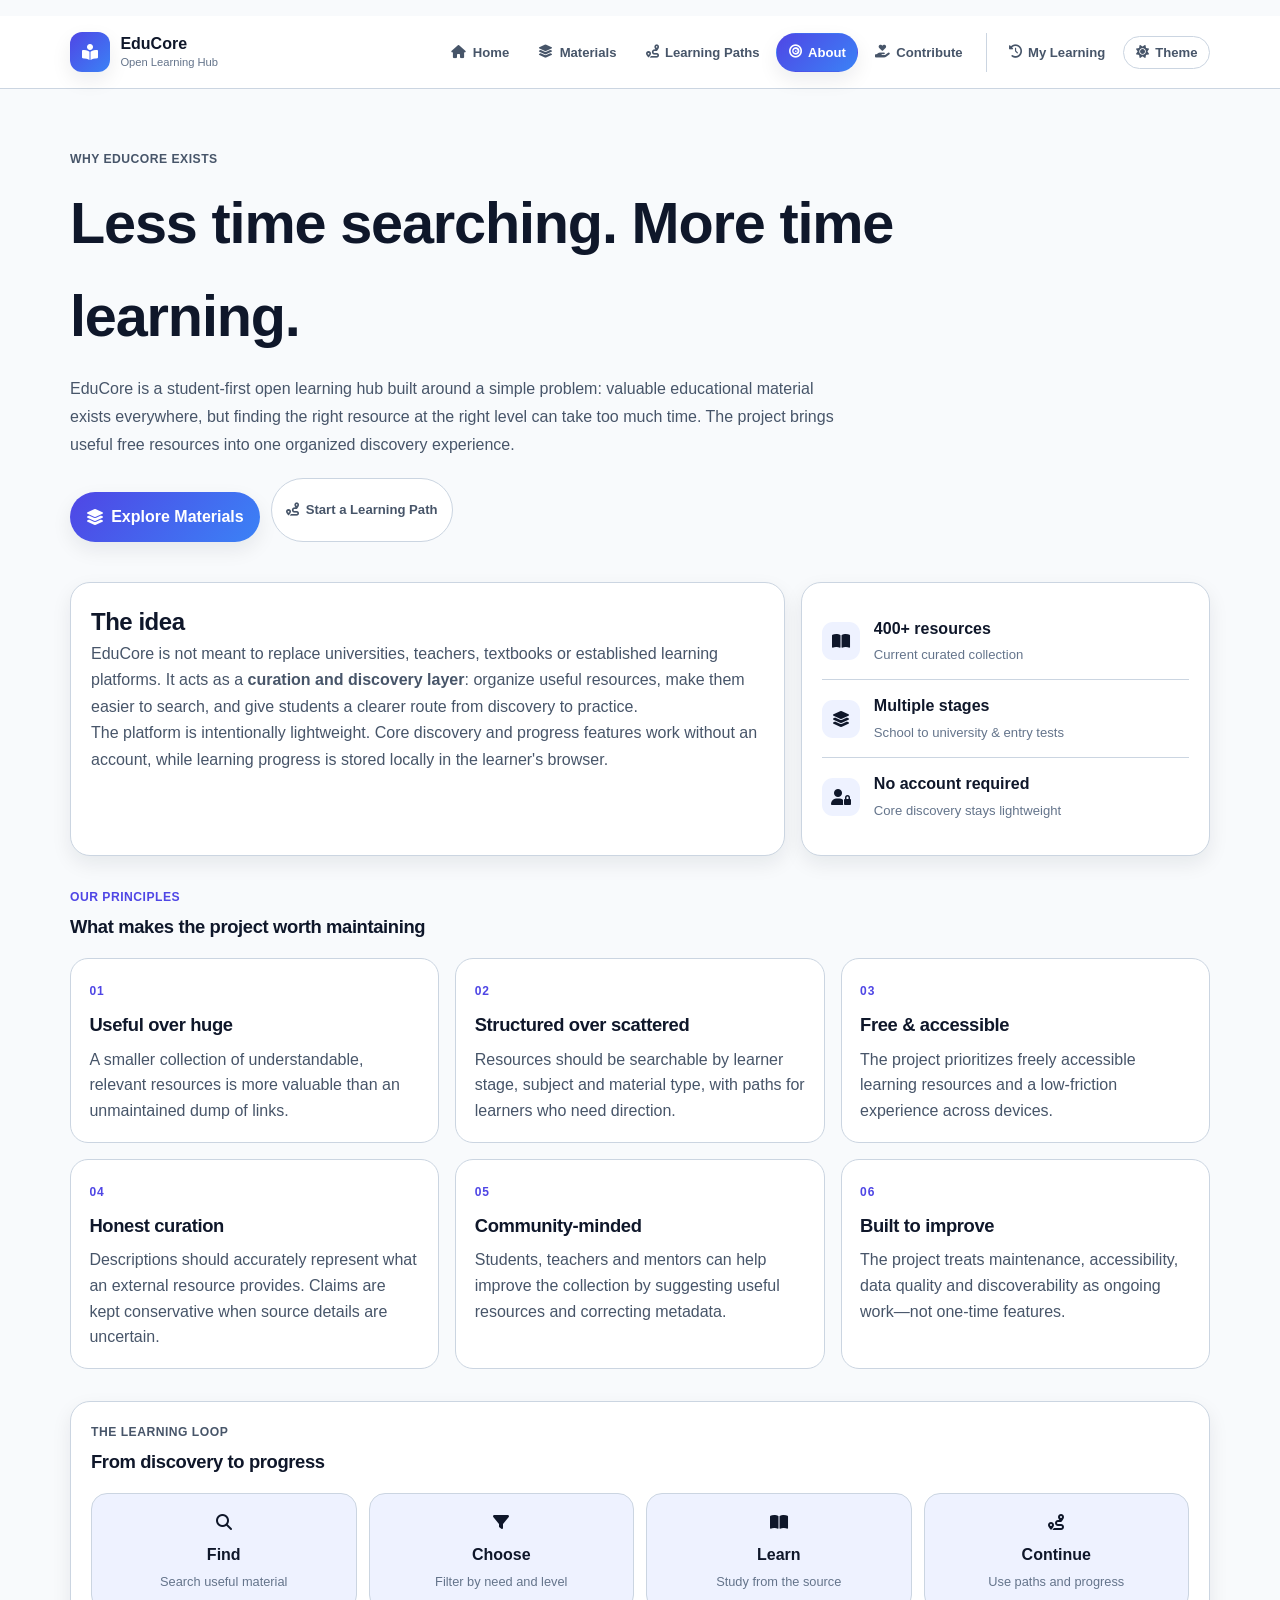
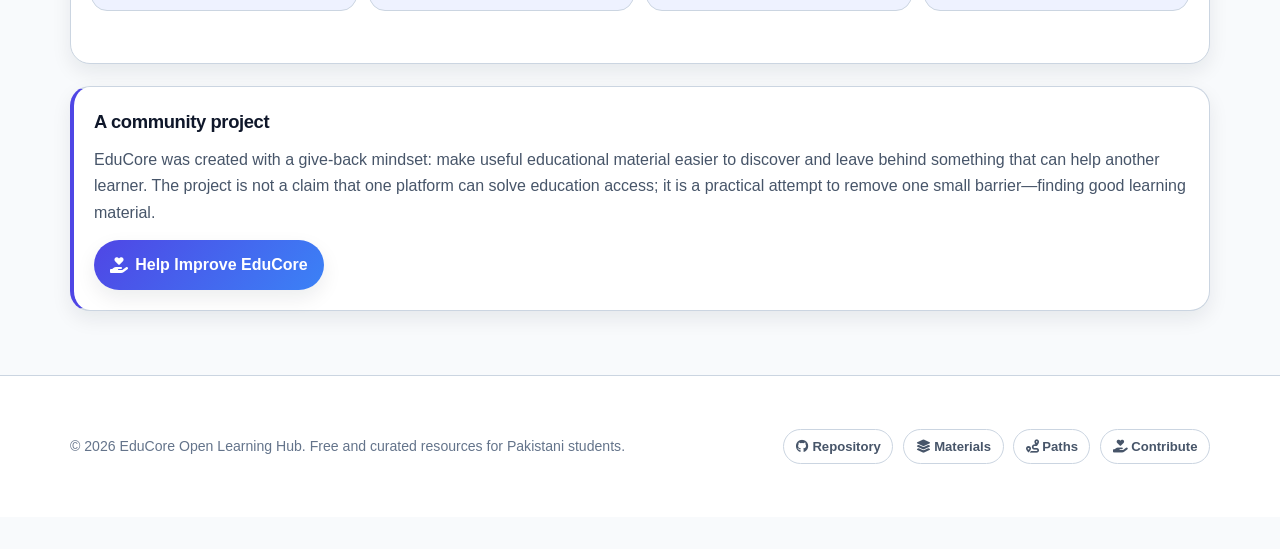
==== commit b4da7511: "redesign: strengthen EduCore mission and about page" ====
--- a/about.html
+++ b/about.html
@@ -3,62 +3,103 @@
 <head>
     <meta charset="UTF-8">
     <meta name="viewport" content="width=device-width, initial-scale=1.0">
-    <title>About EduCore | Mission and Vision</title>
-    <meta name="description" content="EduCore mission page explaining the vision for free and structured education access in Pakistan.">
-    <meta name="keywords" content="EduCore about, mission, vision, free education Pakistan, student resources">
+    <title>About EduCore | Mission, Principles & Impact</title>
+    <meta name="description" content="Learn why EduCore exists, how it curates free learning resources, and how students can benefit or contribute.">
     <link rel="canonical" href="https://alishah1029384756.github.io/educore-open-learning-hub/about.html">
-    <meta property="og:title" content="About EduCore | Mission and Vision">
-    <meta property="og:description" content="EduCore mission page explaining the vision for free and structured education access in Pakistan.">
+    <meta property="og:title" content="About EduCore | Mission, Principles & Impact">
+    <meta property="og:description" content="A student-first open learning discovery project built around free, curated and structured educational resources.">
     <meta property="og:type" content="website">
     <meta property="og:url" content="https://alishah1029384756.github.io/educore-open-learning-hub/about.html">
     <link rel="stylesheet" href="https://cdnjs.cloudflare.com/ajax/libs/font-awesome/6.4.0/css/all.min.css">
     <link rel="stylesheet" href="styles.css">
     <link rel="stylesheet" href="global.css">
+    <style>
+        .about-hero { padding: 2.5rem 0 1.5rem; }
+        .about-hero h1 { max-width: 900px; margin: .45rem 0 .8rem; font-size: clamp(2.1rem, 4.5vw, 3.6rem); }
+        .about-hero > p { max-width: 780px; color: var(--text-soft); line-height: 1.75; }
+        .about-actions { display:flex; gap:.7rem; flex-wrap:wrap; margin-top:1.2rem; }
+        .about-intro { display:grid; grid-template-columns:1.4fr .8fr; gap:1rem; margin:1rem 0 2rem; }
+        .about-card { padding:1.25rem; border:1px solid var(--border); border-radius:20px; background:var(--bg-surface); box-shadow:var(--shadow-sm); }
+        .about-card h2 { margin-top:0; }
+        .about-card p { color:var(--text-soft); line-height:1.65; }
+        .about-stat { display:flex; align-items:center; gap:.85rem; padding:.8rem 0; border-bottom:1px solid var(--border); }
+        .about-stat:last-child { border-bottom:0; }
+        .about-stat i { width:38px; height:38px; display:grid; place-items:center; border-radius:11px; background:var(--bg-soft); }
+        .about-stat strong { display:block; }
+        .about-stat span { color:var(--text-muted); font-size:.82rem; }
+        .principles { display:grid; grid-template-columns:repeat(3,minmax(0,1fr)); gap:1rem; margin:1rem 0 2rem; }
+        .principle { padding:1.15rem; border:1px solid var(--border); border-radius:18px; background:var(--bg-surface); }
+        .principle-number { font-size:.75rem; font-weight:900; color:var(--primary); letter-spacing:.08em; }
+        .principle h3 { margin:.45rem 0 .45rem; }
+        .principle p { margin:0; color:var(--text-soft); line-height:1.6; }
+        .flow { display:grid; grid-template-columns:repeat(4,1fr); gap:.75rem; margin:1rem 0 2rem; }
+        .flow-step { padding:1rem; text-align:center; border:1px solid var(--border); border-radius:16px; background:var(--bg-soft); }
+        .flow-step strong { display:block; margin-top:.45rem; }
+        .flow-step span { color:var(--text-muted); font-size:.8rem; }
+        .about-note { border-left:4px solid var(--primary); }
+        @media(max-width:800px){.about-intro,.principles{grid-template-columns:1fr;}.flow{grid-template-columns:repeat(2,1fr);}}
+        @media(max-width:500px){.flow{grid-template-columns:1fr;}}
+    </style>
 </head>
 <body>
-    <div class="page-shell">
-        <div id="globalHeader"></div>
-
-        <main class="container shell-padding global-main">
-        <section class="page-hero">
-            <p class="mission-label">EduCore Vision Statement</p>
-            <h1>Free, structured, and high-quality learning for every student.</h1>
-            <p>Taleem sab ka bunyadi haq hai, aur behtareen taleem bilkul free honi chahiye. EduCore ka maqsad internet par bikhray hue quality educational resources ko ek practical, organized, aur student-friendly platform par lana hai.</p>
-            <a href="materials-library.html" class="main-hub-cta"><i class="fas fa-layer-group"></i> Explore Materials</a>
+<div class="page-shell">
+    <div id="globalHeader"></div>
+    <main class="container shell-padding global-main">
+        <section class="about-hero">
+            <p class="mission-label">Why EduCore Exists</p>
+            <h1>Less time searching. More time learning.</h1>
+            <p>EduCore is a student-first open learning hub built around a simple problem: valuable educational material exists everywhere, but finding the right resource at the right level can take too much time. The project brings useful free resources into one organized discovery experience.</p>
+            <div class="about-actions">
+                <a href="materials-library.html" class="main-hub-cta"><i class="fas fa-layer-group"></i> Explore Materials</a>
+                <a href="learning-paths.html" class="bookmark-shortcut"><i class="fas fa-route"></i> Start a Learning Path</a>
+            </div>
         </section>
 
-        <section class="page-section page-grid">
-            <article class="page-card">
-                <h2>1. One-Stop Discovery</h2>
-                <p>Student ka waqt sirf sahi video ya notes dhoondne mein zaya na ho. EduCore pre-filtered links ke sath quick learning start karwata hai.</p>
+        <section class="about-intro">
+            <article class="about-card">
+                <h2>The idea</h2>
+                <p>EduCore is not meant to replace universities, teachers, textbooks or established learning platforms. It acts as a <strong>curation and discovery layer</strong>: organize useful resources, make them easier to search, and give students a clearer route from discovery to practice.</p>
+                <p>The platform is intentionally lightweight. Core discovery and progress features work without an account, while learning progress is stored locally in the learner's browser.</p>
             </article>
-            <article class="page-card">
-                <h2>2. Complete Learning Cycle</h2>
-                <p>Watch, Read, Practice model: concept samjho, theory parho, phir MCQs/labs se mastery build karo.</p>
-            </article>
-            <article class="page-card">
-                <h2>3. Inclusive for Every Level</h2>
-                <p>School, college, entry tests, university, and special-learning needs sab ke liye level-appropriate resources.</p>
-            </article>
-            <article class="page-card">
-                <h2>4. 100% Free and Fisabillah</h2>
-                <p>Yeh project commercial profit ke liye nahi bana. Core niyat community give-back aur free education access hai.</p>
-            </article>
-            <article class="page-card">
-                <h2>5. Sadqa-e-Jariya Mindset</h2>
-                <p>Knowledge share karna ek long-term impact hai. Is platform ko waqt ke sath learners aur educators mil kar better banayenge.</p>
-            </article>
+            <aside class="about-card" aria-label="EduCore snapshot">
+                <div class="about-stat"><i class="fas fa-book-open" aria-hidden="true"></i><div><strong>400+ resources</strong><span>Current curated collection</span></div></div>
+                <div class="about-stat"><i class="fas fa-layer-group" aria-hidden="true"></i><div><strong>Multiple stages</strong><span>School to university & entry tests</span></div></div>
+                <div class="about-stat"><i class="fas fa-user-lock" aria-hidden="true"></i><div><strong>No account required</strong><span>Core discovery stays lightweight</span></div></div>
+            </aside>
         </section>
 
-        <section class="page-section page-card">
-            <h2>Community Note</h2>
-            <p>Agar aap student, teacher, ya mentor hain aur high-value free resource jantay hain, to Contribute page se submit karen. Har verified addition kisi ek student ka raasta asaan kar sakta hai.</p>
+        <section class="page-section">
+            <p class="mission-label">Our Principles</p>
+            <h2>What makes the project worth maintaining</h2>
+            <div class="principles">
+                <article class="principle"><span class="principle-number">01</span><h3>Useful over huge</h3><p>A smaller collection of understandable, relevant resources is more valuable than an unmaintained dump of links.</p></article>
+                <article class="principle"><span class="principle-number">02</span><h3>Structured over scattered</h3><p>Resources should be searchable by learner stage, subject and material type, with paths for learners who need direction.</p></article>
+                <article class="principle"><span class="principle-number">03</span><h3>Free & accessible</h3><p>The project prioritizes freely accessible learning resources and a low-friction experience across devices.</p></article>
+                <article class="principle"><span class="principle-number">04</span><h3>Honest curation</h3><p>Descriptions should accurately represent what an external resource provides. Claims are kept conservative when source details are uncertain.</p></article>
+                <article class="principle"><span class="principle-number">05</span><h3>Community-minded</h3><p>Students, teachers and mentors can help improve the collection by suggesting useful resources and correcting metadata.</p></article>
+                <article class="principle"><span class="principle-number">06</span><h3>Built to improve</h3><p>The project treats maintenance, accessibility, data quality and discoverability as ongoing work—not one-time features.</p></article>
+            </div>
         </section>
-        </main>
 
-        <div id="globalFooter"></div>
-    </div>
+        <section class="page-section about-card">
+            <p class="mission-label">The Learning Loop</p>
+            <h2>From discovery to progress</h2>
+            <div class="flow" aria-label="EduCore learning flow">
+                <div class="flow-step"><i class="fas fa-magnifying-glass" aria-hidden="true"></i><strong>Find</strong><span>Search useful material</span></div>
+                <div class="flow-step"><i class="fas fa-filter" aria-hidden="true"></i><strong>Choose</strong><span>Filter by need and level</span></div>
+                <div class="flow-step"><i class="fas fa-book-open" aria-hidden="true"></i><strong>Learn</strong><span>Study from the source</span></div>
+                <div class="flow-step"><i class="fas fa-route" aria-hidden="true"></i><strong>Continue</strong><span>Use paths and progress</span></div>
+            </div>
+        </section>
 
-    <script src="site-shell.js"></script>
+        <section class="page-section about-card about-note">
+            <h2>A community project</h2>
+            <p>EduCore was created with a give-back mindset: make useful educational material easier to discover and leave behind something that can help another learner. The project is not a claim that one platform can solve education access; it is a practical attempt to remove one small barrier—finding good learning material.</p>
+            <a href="contribute.html" class="main-hub-cta"><i class="fas fa-hand-holding-heart"></i> Help Improve EduCore</a>
+        </section>
+    </main>
+    <div id="globalFooter"></div>
+</div>
+<script src="site-shell.js"></script>
 </body>
 </html>
--- a/global.css
+++ b/global.css
@@ -1,181 +1,39 @@
 :root {
-    --global-header-height: 78px;
+    --global-header-height: 72px;
 }
 
-body {
-    animation: globalFadeIn 0.35s ease;
+body { animation: globalFadeIn 0.35s ease; }
+@keyframes globalFadeIn { from { opacity: 0; transform: translateY(8px); } to { opacity: 1; transform: translateY(0); } }
+.page-shell { min-height: 100vh; display: flex; flex-direction: column; }
+#globalHeader, #globalFooter { width: 100%; }
+.global-site-header { position: sticky; top: 0; z-index: 1000; border-bottom: 1px solid var(--border); background: var(--bg-surface); -webkit-backdrop-filter: blur(14px); backdrop-filter: blur(14px); }
+.global-header-inner { min-height: var(--global-header-height); display: flex; align-items: center; justify-content: space-between; gap: 1rem; position: relative; }
+.global-brand { display: inline-flex; align-items: center; gap: 0.65rem; color: var(--text-main); text-decoration: none; min-width: 0; }
+.global-brand-badge { width: 40px; height: 40px; flex: 0 0 40px; border-radius: 12px; display: grid; place-items: center; color: #fff; background: linear-gradient(135deg, var(--primary), var(--secondary)); box-shadow: var(--shadow-sm); }
+.global-brand-copy { display: flex; flex-direction: column; line-height: 1.1; }
+.global-brand-copy strong { font-size: 1rem; }
+.global-brand-copy small { color: var(--text-muted); font-size: 0.7rem; margin-top: 0.2rem; }
+.global-nav-menu { display: flex; align-items: center; gap: 0.7rem; }
+.global-nav { display: flex; align-items: center; gap: 0.25rem; }
+.global-nav-actions { display: flex; align-items: center; gap: 0.35rem; padding-left: 0.55rem; border-left: 1px solid var(--border); }
+.global-nav-link, .global-nav-utility, .global-theme-toggle, .global-nav-toggle { border: 1px solid transparent; border-radius: 999px; background: transparent; color: var(--text-soft); text-decoration: none; font-size: 0.82rem; font-weight: 750; padding: 0.5rem 0.72rem; display: inline-flex; align-items: center; justify-content: center; gap: 0.4rem; transition: var(--transition); cursor: pointer; white-space: nowrap; }
+.global-nav-link:hover, .global-nav-utility:hover, .global-theme-toggle:hover { color: var(--text-main); background: var(--bg-soft); border-color: var(--border); transform: translateY(-1px); }
+.global-nav-link.active { color: #fff; border-color: transparent; background: linear-gradient(135deg, var(--primary), var(--secondary)); box-shadow: var(--shadow-sm); }
+.global-theme-toggle { border-color: var(--border); background: var(--bg-surface); }
+.global-nav-toggle { display: none; width: 42px; height: 42px; border-color: var(--border); background: var(--bg-surface); font-size: 1rem; }
+.global-main { flex: 1; padding-top: 1.25rem; }
+.global-site-footer { border-top: 1px solid var(--border); margin-top: 2rem; background: var(--bg-surface); }
+.global-footer-inner { padding-top: 1.15rem; padding-bottom: 1.15rem; display: flex; gap: 1rem; flex-wrap: wrap; justify-content: space-between; align-items: center; }
+.global-footer-text { color: var(--text-muted); font-size: 0.88rem; }
+.global-footer-links { display: flex; flex-wrap: wrap; gap: 0.6rem; }
+.global-footer-links a { color: var(--text-soft); text-decoration: none; font-size: 0.82rem; font-weight: 700; border: 1px solid var(--border); border-radius: 999px; padding: 0.35rem 0.72rem; transition: var(--transition); }
+.global-footer-links a:hover { color: var(--text-main); border-color: var(--primary); }
+@media (max-width: 980px) {
+    .global-nav-toggle { display: inline-flex; }
+    .global-nav-menu { position: absolute; top: calc(100% + 0.5rem); left: 0; right: 0; display: none; flex-direction: column; align-items: stretch; padding: 0.75rem; border: 1px solid var(--border); border-radius: 18px; background: var(--bg-surface); box-shadow: var(--shadow-lg); }
+    .global-nav-menu.is-open { display: flex; }
+    .global-nav { flex-direction: column; align-items: stretch; }
+    .global-nav-link, .global-nav-utility, .global-theme-toggle { width: 100%; justify-content: flex-start; border-radius: 12px; padding: 0.72rem 0.8rem; }
+    .global-nav-actions { padding: 0.55rem 0 0; border-left: 0; border-top: 1px solid var(--border); flex-direction: column; align-items: stretch; }
 }
-
-@keyframes globalFadeIn {
-    from {
-        opacity: 0;
-        transform: translateY(8px);
-    }
-    to {
-        opacity: 1;
-        transform: translateY(0);
-    }
-}
-
-.page-shell {
-    min-height: 100vh;
-    display: flex;
-    flex-direction: column;
-}
-
-#globalHeader,
-#globalFooter {
-    width: 100%;
-}
-
-.global-site-header {
-    position: sticky;
-    top: 0;
-    z-index: 1000;
-    border-bottom: 1px solid var(--border);
-    background: rgba(255, 255, 255, 0.94);
-    -webkit-backdrop-filter: blur(10px);
-    backdrop-filter: blur(10px);
-}
-
-html[data-theme="dark"] .global-site-header {
-    background: rgba(15, 23, 42, 0.95);
-}
-
-.global-site-header .global-header-inner {
-    min-height: var(--global-header-height);
-    display: flex;
-    align-items: center;
-    justify-content: space-between;
-    gap: 1rem;
-}
-
-.global-brand {
-    display: inline-flex;
-    align-items: center;
-    gap: 0.65rem;
-    color: var(--text-main);
-    text-decoration: none;
-    font-weight: 800;
-    letter-spacing: -0.02em;
-}
-
-.global-brand-badge {
-    width: 40px;
-    height: 40px;
-    border-radius: 12px;
-    display: grid;
-    place-items: center;
-    color: #fff;
-    background: linear-gradient(135deg, var(--primary), var(--secondary));
-    box-shadow: var(--shadow-sm);
-}
-
-.global-nav {
-    display: flex;
-    align-items: center;
-    gap: 0.55rem;
-    flex-wrap: wrap;
-}
-
-.global-nav-link,
-.global-theme-toggle {
-    border: 1px solid var(--border);
-    border-radius: 999px;
-    background: var(--bg-surface);
-    color: var(--text-soft);
-    text-decoration: none;
-    font-size: 0.86rem;
-    font-weight: 700;
-    padding: 0.46rem 0.82rem;
-    display: inline-flex;
-    align-items: center;
-    gap: 0.38rem;
-    transition: var(--transition);
-    cursor: pointer;
-}
-
-.global-nav-link:hover,
-.global-theme-toggle:hover {
-    color: var(--text-main);
-    border-color: var(--primary);
-    transform: translateY(-1px);
-}
-
-.global-nav-link.active {
-    color: #ffffff;
-    border-color: transparent;
-    background: linear-gradient(135deg, var(--primary), var(--secondary));
-}
-
-.global-main {
-    flex: 1;
-    padding-top: 1.25rem;
-}
-
-.global-site-footer {
-    border-top: 1px solid var(--border);
-    margin-top: 2rem;
-    background: var(--bg-surface);
-}
-
-.global-footer-inner {
-    padding-top: 1.15rem;
-    padding-bottom: 1.15rem;
-    display: flex;
-    gap: 1rem;
-    flex-wrap: wrap;
-    justify-content: space-between;
-    align-items: center;
-}
-
-.global-footer-text {
-    color: var(--text-muted);
-    font-size: 0.88rem;
-}
-
-.global-footer-links {
-    display: flex;
-    flex-wrap: wrap;
-    gap: 0.6rem;
-}
-
-.global-footer-links a {
-    color: var(--text-soft);
-    text-decoration: none;
-    font-size: 0.82rem;
-    font-weight: 700;
-    border: 1px solid var(--border);
-    border-radius: 999px;
-    padding: 0.35rem 0.72rem;
-    transition: var(--transition);
-}
-
-.global-footer-links a:hover {
-    color: var(--text-main);
-    border-color: var(--primary);
-}
-
-@media (max-width: 900px) {
-    .global-site-header .global-header-inner {
-        flex-direction: column;
-        align-items: stretch;
-        justify-content: center;
-        min-height: 0;
-        padding-top: 0.8rem;
-        padding-bottom: 0.8rem;
-    }
-
-    .global-brand {
-        justify-content: center;
-    }
-
-    .global-nav {
-        justify-content: center;
-    }
-
-    .global-footer-inner {
-        flex-direction: column;
-        align-items: flex-start;
-    }
-}
+@media (prefers-reduced-motion: reduce) { body { animation: none; } *, *::before, *::after { scroll-behavior: auto !important; transition-duration: 0.01ms !important; } }
